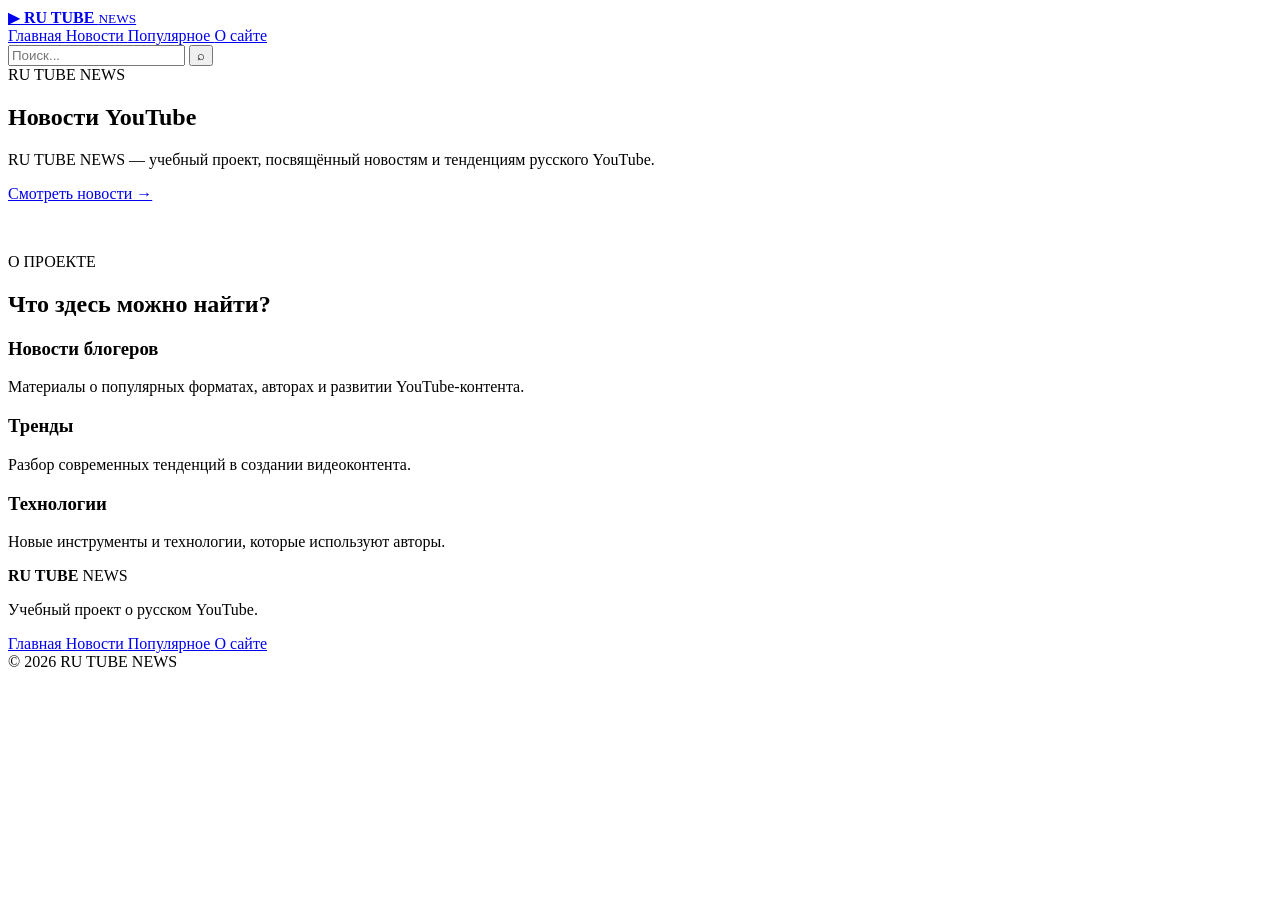
==== about.html @ ee366552 "Add files via upload" ====
<!DOCTYPE html>
<html lang="ru">

<head>

    <meta charset="UTF-8">

    <meta
        name="viewport"
        content="width=device-width, initial-scale=1.0">

    <title>О сайте — RU TUBE NEWS</title>

    <link rel="stylesheet" href="./styles/style.css">

</head>


<body>


<header class="header">

    <div class="header-inner">


        <a href="index.html" class="logo">

            <span class="logo-icon">
                ▶
            </span>

            <span>

                <strong>
                    RU TUBE
                </strong>

                <small>
                    NEWS
                </small>

            </span>

        </a>


        <nav class="menu">

            <a href="index.html">
                Главная
            </a>

            <a href="news.html">
                Новости
            </a>

            <a href="popular.html">
                Популярное
            </a>

            <a href="about.html"
               class="active">

                О сайте

            </a>

        </nav>


        <div class="search">

            <input
                type="text"
                placeholder="Поиск...">

            <button onclick="alert('Функция поиска')">
                ⌕
            </button>

        </div>


    </div>

</header>



<main class="container">


    <section class="hero"
             style="border-radius: 15px;">

        <div class="hero-content">

            <span class="hero-label">
                RU TUBE NEWS
            </span>


            <h1>

                Новости
                <span>YouTube</span>

            </h1>


            <p>

                RU TUBE NEWS — учебный проект,
                посвящённый новостям и тенденциям
                русского YouTube.

            </p>


            <a href="news.html"
               class="hero-button">

                Смотреть новости →

            </a>

        </div>

    </section>



    <section style="margin-top: 50px;">


        <div class="section-title">

            <div>

                <span class="section-label">
                    О ПРОЕКТЕ
                </span>

                <h2>
                    Что здесь можно найти?
                </h2>

            </div>

        </div>


        <div class="news-grid">


            <article class="news-card">

                <div class="news-info">


                    <h3>
                        Новости блогеров
                    </h3>

                    <p>
                        Материалы о популярных форматах,
                        авторах и развитии YouTube-контента.
                    </p>

                </div>

            </article>


            <article class="news-card">

                <div class="news-info">

                    

                    <h3>
                        Тренды
                    </h3>

                    <p>
                        Разбор современных тенденций
                        в создании видеоконтента.
                    </p>

                </div>

            </article>


            <article class="news-card">

                <div class="news-info">

                    

                    <h3>
                        Технологии
                    </h3>

                    <p>
                        Новые инструменты и технологии,
                        которые используют авторы.
                    </p>

                </div>

            </article>


        </div>

    </section>


</main>



<footer class="footer">

    <div class="footer-inner">

        <div class="footer-logo">

            <strong>
                RU TUBE
            </strong>

            <span>
                NEWS
            </span>

        </div>


        <p>
            Учебный проект о русском YouTube.
        </p>


        <div class="footer-links">

            <a href="index.html">
                Главная
            </a>

            <a href="news.html">
                Новости
            </a>

            <a href="popular.html">
                Популярное
            </a>

            <a href="about.html">
                О сайте
            </a>

        </div>

    </div>


    <div class="copyright">
        © 2026 RU TUBE NEWS
    </div>

</footer>


</body>
</html>
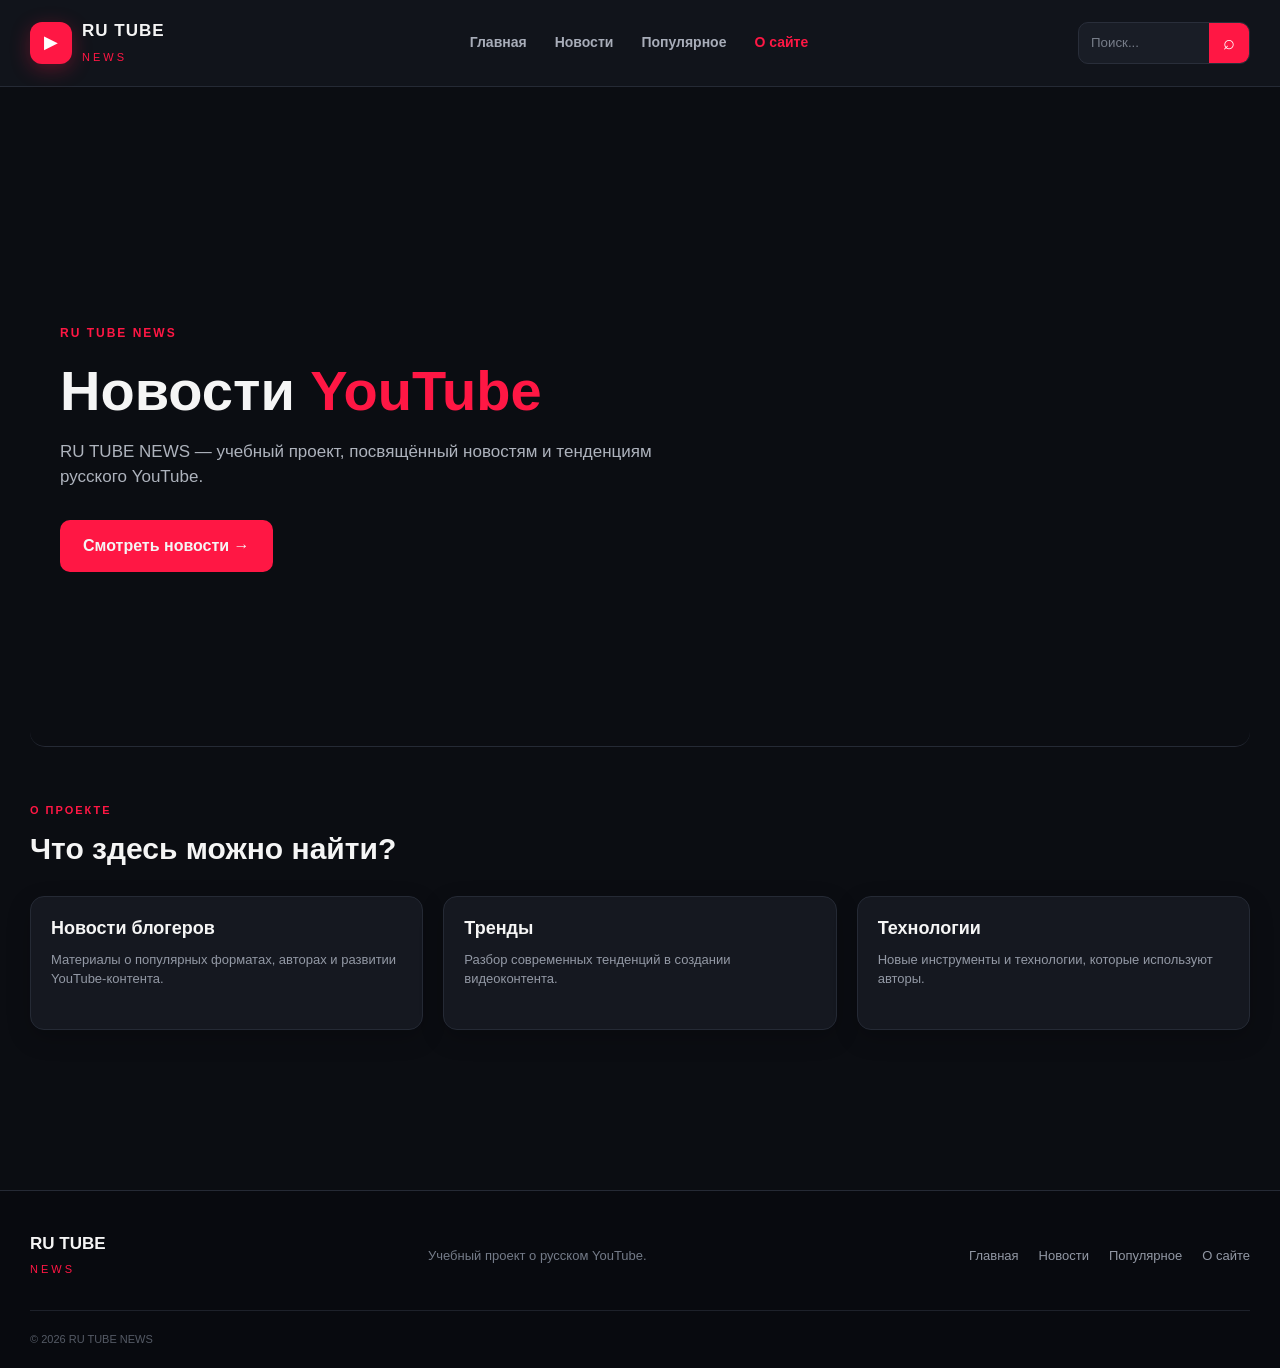
==== commit e053b591: "Update about.html" ====
--- a/about.html
+++ b/about.html
@@ -11,7 +11,7 @@
 
     <title>О сайте — RU TUBE NEWS</title>
 
-    <link rel="stylesheet" href="./styles/style.css">
+     <link rel="stylesheet" href="style.css">
 
 </head>
 
@@ -275,4 +275,4 @@
 
 
 </body>
-</html>+</html>
--- a/style.css
+++ b/style.css
@@ -0,0 +1,888 @@
+/* =========================================
+   ОСНОВНЫЕ НАСТРОЙКИ
+========================================= */
+
+* {
+    margin: 0;
+    padding: 0;
+    box-sizing: border-box;
+}
+
+html {
+    scroll-behavior: smooth;
+}
+
+body {
+    font-family: Arial, Helvetica, sans-serif;
+    background: #0b0d12;
+    color: #f5f5f5;
+    line-height: 1.5;
+}
+
+a {
+    text-decoration: none;
+    color: inherit;
+}
+
+img {
+    width: 100%;
+    display: block;
+}
+
+
+/* =========================================
+   HEADER
+========================================= */
+
+.header {
+    width: 100%;
+    background: #11141b;
+    border-bottom: 1px solid #252a35;
+    position: sticky;
+    top: 0;
+    z-index: 1000;
+}
+
+.header-inner {
+    max-width: 1400px;
+    margin: auto;
+    padding: 18px 30px;
+
+    display: flex;
+    align-items: center;
+    justify-content: space-between;
+    gap: 30px;
+}
+
+
+/* LOGO */
+
+.logo {
+    display: flex;
+    align-items: center;
+    gap: 10px;
+
+    min-width: 170px;
+}
+
+.logo-icon {
+    width: 42px;
+    height: 42px;
+
+    display: flex;
+    align-items: center;
+    justify-content: center;
+
+    background: #ff1744;
+    color: white;
+
+    border-radius: 12px;
+
+    font-size: 18px;
+
+    box-shadow: 0 5px 20px rgba(255, 23, 68, 0.3);
+}
+
+.logo strong {
+    display: block;
+    font-size: 17px;
+    letter-spacing: 1px;
+}
+
+.logo small {
+    color: #ff1744;
+    font-size: 11px;
+    letter-spacing: 3px;
+}
+
+
+/* MENU */
+
+.menu {
+    display: flex;
+    align-items: center;
+    gap: 28px;
+}
+
+.menu a {
+    color: #a8adb9;
+    font-size: 14px;
+    font-weight: 600;
+
+    transition: 0.3s;
+}
+
+.menu a:hover,
+.menu a.active {
+    color: white;
+}
+
+.menu a.active {
+    color: #ff1744;
+}
+
+
+/* SEARCH */
+
+.search {
+    display: flex;
+    align-items: center;
+
+    background: #191d26;
+    border: 1px solid #292e3a;
+
+    border-radius: 10px;
+
+    overflow: hidden;
+}
+
+.search input {
+    width: 130px;
+
+    padding: 10px 12px;
+
+    background: transparent;
+    border: none;
+    outline: none;
+
+    color: white;
+}
+
+.search input::placeholder {
+    color: #777d89;
+}
+
+.search button {
+    width: 40px;
+    height: 40px;
+
+    border: none;
+
+    background: #ff1744;
+    color: white;
+
+    cursor: pointer;
+
+    font-size: 20px;
+
+    transition: 0.3s;
+}
+
+.search button:hover {
+    background: #e00035;
+}
+
+
+/* =========================================
+   HERO
+========================================= */
+
+.hero {
+    min-height: 430px;
+
+    width: 100%;
+    min-height: 600px;
+
+    display: flex;
+    align-items: center;
+
+    background:
+        linear-gradient(
+            90deg,
+            rgba(11, 13, 18, 0.9),
+            rgba(11, 13, 18, 0.3)
+        ),
+        url("../img/main52.gif") center / cover no-repeat;
+
+    border-bottom: 1px solid #252a35;
+
+}
+
+.hero-content {
+    width: 100%;
+    max-width: 1400px;
+
+    margin: auto;
+    padding: 70px 30px;
+}
+
+.hero-label {
+    color: #ff1744;
+
+    font-size: 12px;
+    font-weight: bold;
+
+    letter-spacing: 2px;
+}
+
+.hero h1 {
+    max-width: 700px;
+
+    margin: 18px 0;
+
+    font-size: 56px;
+    line-height: 1.05;
+}
+
+.hero h1 span {
+    color: #ff1744;
+}
+
+.hero p {
+    max-width: 600px;
+
+    margin-bottom: 30px;
+
+    color: #aeb3bd;
+    font-size: 17px;
+}
+
+.hero-button {
+    display: inline-block;
+
+    padding: 14px 23px;
+
+    background: #ff1744;
+    border-radius: 10px;
+
+    font-weight: bold;
+
+    transition: 0.3s;
+}
+
+.hero-button:hover {
+    background: #e00035;
+    transform: translateY(-3px);
+
+    box-shadow: 0 10px 25px rgba(255, 23, 68, 0.25);
+}
+
+
+/* =========================================
+   CONTAINER
+========================================= */
+
+.container {
+    max-width: 1400px;
+
+    margin: auto;
+    padding: 60px 30px;
+}
+
+
+/* =========================================
+   CONTENT GRID
+========================================= */
+
+.content {
+
+    display: grid;
+
+    grid-template-columns: 3fr 1fr;
+
+    gap: 30px;
+
+    align-items: start;
+}
+
+
+/* =========================================
+   SECTION TITLE
+========================================= */
+
+.section-title {
+    display: flex;
+
+    justify-content: space-between;
+    align-items: end;
+
+    margin-bottom: 25px;
+}
+
+.section-label {
+    color: #ff1744;
+
+    font-size: 11px;
+    font-weight: bold;
+
+    letter-spacing: 2px;
+}
+
+.section-title h2,
+.sidebar-title h2 {
+    margin-top: 5px;
+
+    font-size: 30px;
+}
+
+.all-news {
+    color: #999fab;
+
+    font-size: 14px;
+
+    transition: 0.3s;
+}
+
+.all-news:hover {
+    color: #ff1744;
+}
+
+
+/* =========================================
+   NEWS GRID
+========================================= */
+
+.news-grid {
+
+    display: grid;
+
+    grid-template-columns: repeat(3, 1fr);
+
+    grid-template-rows: repeat(4, auto);
+
+    gap: 20px;
+}
+
+
+/* =========================================
+   NEWS CARD
+========================================= */
+
+.news-card {
+
+    background: #151820;
+
+    border: 1px solid #252a35;
+
+    border-radius: 14px;
+
+    overflow: hidden;
+
+    box-shadow: 0 8px 25px rgba(0, 0, 0, 0.2);
+
+    transition: 0.3s;
+
+    display: flex;
+    flex-direction: column;
+}
+
+.news-card:hover {
+
+    transform: translateY(-5px);
+
+    border-color: #ff1744;
+
+    box-shadow:
+        0 15px 35px rgba(0, 0, 0, 0.35),
+        0 0 20px rgba(255, 23, 68, 0.08);
+}
+
+
+/* =========================================
+   MAIN NEWS
+========================================= */
+
+.main-news {
+
+    grid-column: span 2;
+
+    grid-row: span 2;
+}
+
+
+/* =========================================
+   IMAGE
+========================================= */
+
+.news-image {
+    height: 190px;
+
+    position: relative;
+
+    overflow: hidden;
+}
+
+.main-news .news-image {
+     min-height: 430px;
+
+    width: 100%;
+    min-height: 600px;
+
+    display: flex;
+    align-items: center;
+
+    background:
+        linear-gradient(
+            90deg,
+            rgba(11, 13, 18, 0.9),
+            rgba(11, 13, 18, 0.3)
+        ),
+        url(img/main.jpg") center / cover no-repeat;
+
+    border-bottom: 1px solid #252a35;
+
+    height: 280px;
+}
+
+.news-image img {
+
+    width: 100%;
+    height: 100%;
+
+    object-fit: cover;
+
+    transition: 0.5s;
+}
+
+.news-card:hover .news-image img {
+    transform: scale(1.05);
+}
+
+
+/* CATEGORY */
+
+.category {
+
+    position: absolute;
+
+    left: 15px;
+    top: 15px;
+
+    padding: 6px 10px;
+
+    background: #ff1744;
+
+    border-radius: 6px;
+
+    font-size: 10px;
+    font-weight: bold;
+
+    letter-spacing: 1px;
+}
+
+.category.blue {
+    background: #168cff;
+}
+
+.category.pink {
+    background: #e83e8c;
+}
+
+.category.green {
+    background: #00a878;
+}
+
+.category.orange {
+    background: #ff8a00;
+}
+
+.category.purple {
+    background: #7c3aed;
+}
+
+.category.red {
+    background: #e53935;
+}
+
+
+/* =========================================
+   NEWS INFO
+========================================= */
+
+.news-info {
+    padding: 20px;
+
+    display: flex;
+    flex-direction: column;
+
+    flex: 1;
+}
+
+.date {
+    color: #777e8c;
+
+    font-size: 12px;
+
+    margin-bottom: 8px;
+}
+
+.news-info h3 {
+    font-size: 18px;
+    line-height: 1.3;
+
+    margin-bottom: 10px;
+}
+
+.main-news .news-info h3 {
+    font-size: 25px;
+}
+
+.news-info p {
+    color: #9399a5;
+
+    font-size: 13px;
+
+    margin-bottom: 20px;
+}
+
+.read-button {
+
+    margin-top: auto;
+
+    width: fit-content;
+
+    padding: 9px 15px;
+
+    border-radius: 8px;
+
+    background: #222631;
+
+    color: white;
+
+    font-size: 12px;
+    font-weight: bold;
+
+    transition: 0.3s;
+}
+
+.read-button:hover {
+    background: #ff1744;
+}
+
+
+/* =========================================
+   SIDEBAR
+========================================= */
+
+.sidebar {
+
+    background: #11141b;
+
+    border: 1px solid #252a35;
+
+    border-radius: 14px;
+
+    padding: 25px;
+
+    position: sticky;
+    top: 95px;
+}
+
+.sidebar-title {
+    margin-bottom: 20px;
+}
+
+.sidebar-title h2 {
+    font-size: 24px;
+}
+
+
+/* POPULAR */
+
+.popular-list {
+    display: flex;
+
+    flex-direction: column;
+}
+
+.popular-item {
+
+    display: grid;
+
+    grid-template-columns: 40px 1fr;
+
+    gap: 10px;
+
+    padding: 18px 0;
+
+    border-bottom: 1px solid #252a35;
+
+    transition: 0.3s;
+}
+
+.popular-item:hover {
+    transform: translateX(5px);
+}
+
+.number {
+
+    color: #ff1744;
+
+    font-size: 20px;
+    font-weight: bold;
+}
+
+.popular-item h3 {
+    font-size: 13px;
+
+    line-height: 1.4;
+}
+
+.popular-item small {
+    color: #737986;
+
+    font-size: 11px;
+}
+
+.sidebar-button {
+
+    display: block;
+
+    text-align: center;
+
+    margin-top: 20px;
+
+    padding: 11px;
+
+    background: #ff1744;
+
+    border-radius: 8px;
+
+    font-size: 13px;
+    font-weight: bold;
+
+    transition: 0.3s;
+}
+
+.sidebar-button:hover {
+    background: #e00035;
+}
+
+
+/* =========================================
+   FOOTER
+========================================= */
+
+.footer {
+
+    margin-top: 40px;
+
+    padding: 40px 30px 20px;
+
+    background: #080a0f;
+
+    border-top: 1px solid #252a35;
+}
+
+.footer-inner {
+
+    max-width: 1400px;
+
+    margin: auto;
+
+    display: flex;
+
+    justify-content: space-between;
+
+    align-items: center;
+
+    gap: 30px;
+}
+
+.footer-logo strong {
+    display: block;
+
+    font-size: 17px;
+}
+
+.footer-logo span {
+    color: #ff1744;
+
+    font-size: 11px;
+
+    letter-spacing: 3px;
+}
+
+.footer p {
+    color: #747b88;
+
+    font-size: 13px;
+}
+
+.footer-links {
+    display: flex;
+    gap: 20px;
+}
+
+.footer-links a {
+
+    color: #9298a4;
+
+    font-size: 13px;
+
+    transition: 0.3s;
+}
+
+.footer-links a:hover {
+    color: #ff1744;
+}
+
+.copyright {
+
+    max-width: 1400px;
+
+    margin: 30px auto 0;
+
+    padding-top: 20px;
+
+    border-top: 1px solid #1d212a;
+
+    color: #555b66;
+
+    font-size: 11px;
+}
+
+
+/* =========================================
+   ADAPTIVE 768px
+========================================= */
+
+@media (max-width: 1000px) {
+
+    .header-inner {
+        flex-wrap: wrap;
+    }
+
+    .menu {
+        order: 3;
+
+        width: 100%;
+
+        justify-content: center;
+    }
+
+    .content {
+        grid-template-columns: 1fr;
+    }
+
+    .sidebar {
+        position: static;
+    }
+
+}
+
+
+@media (max-width: 768px) {
+
+    .hero h1 {
+        font-size: 42px;
+    }
+
+    .news-grid {
+
+        grid-template-columns: 1fr 1fr;
+
+        grid-template-rows: auto;
+    }
+
+    .main-news {
+
+        grid-column: auto;
+
+        grid-row: auto;
+    }
+
+    .main-news .news-image {
+        height: 220px;
+    }
+
+    .main-news .news-info h3 {
+        font-size: 20px;
+    }
+
+    .footer-inner {
+        flex-direction: column;
+
+        align-items: flex-start;
+    }
+
+}
+
+
+/* =========================================
+   ADAPTIVE 480px
+========================================= */
+
+@media (max-width: 480px) {
+
+    .header-inner {
+        padding: 15px;
+    }
+
+    .menu {
+
+        gap: 12px;
+
+        overflow-x: auto;
+
+        justify-content: flex-start;
+    }
+
+    .menu a {
+        white-space: nowrap;
+
+        font-size: 12px;
+    }
+
+    .search {
+        width: 100%;
+    }
+
+    .search input {
+        width: 100%;
+    }
+
+    .hero {
+        min-height: 400px;
+    }
+
+    .hero-content {
+        padding: 50px 20px;
+    }
+
+    .hero h1 {
+        font-size: 34px;
+    }
+
+    .hero p {
+        font-size: 14px;
+    }
+
+    .container {
+        padding: 40px 15px;
+    }
+
+    .section-title {
+        align-items: start;
+
+        flex-direction: column;
+
+        gap: 10px;
+    }
+
+    .news-grid {
+
+        grid-template-columns: 1fr;
+    }
+
+    .main-news {
+
+        grid-column: auto;
+
+        grid-row: auto;
+    }
+
+    .news-image,
+    .main-news .news-image {
+        height: 210px;
+    }
+
+    .footer {
+        padding: 35px 15px 20px;
+    }
+
+    .footer-links {
+        flex-wrap: wrap;
+    }
+
+}
